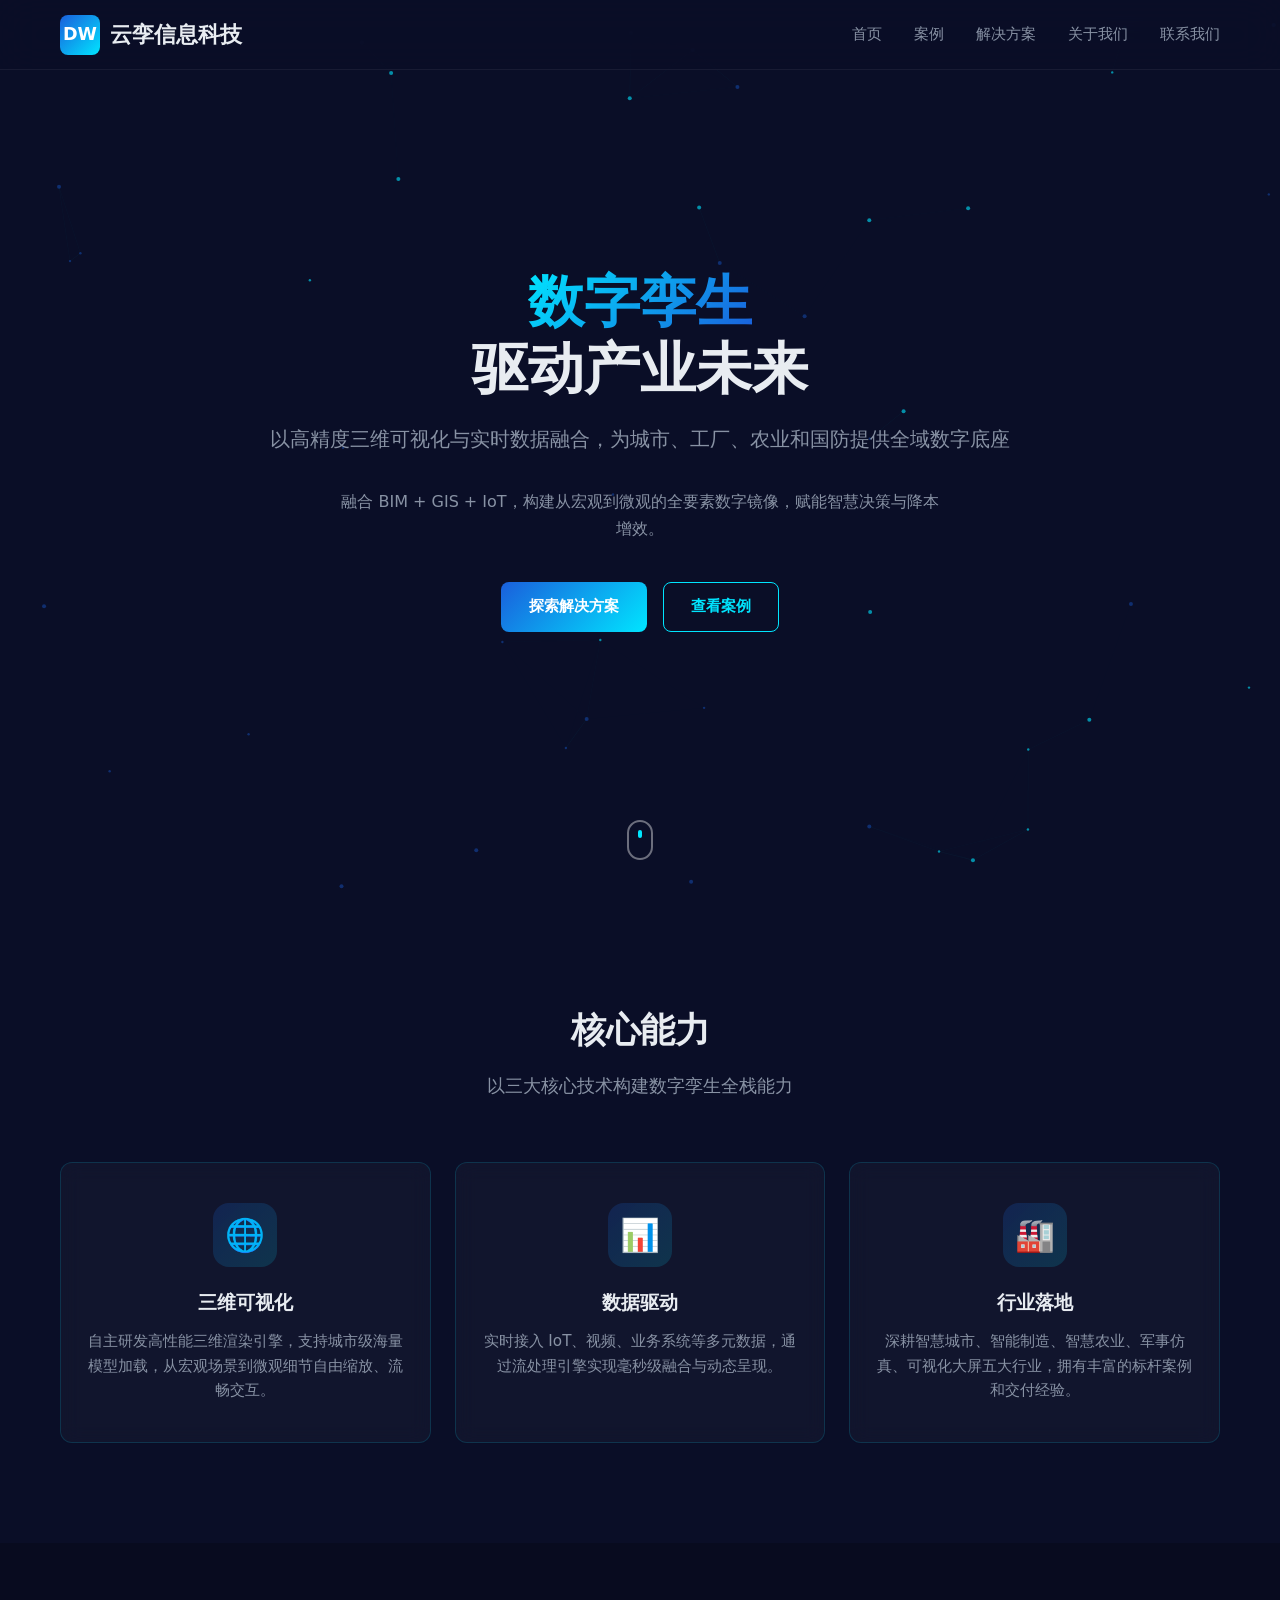
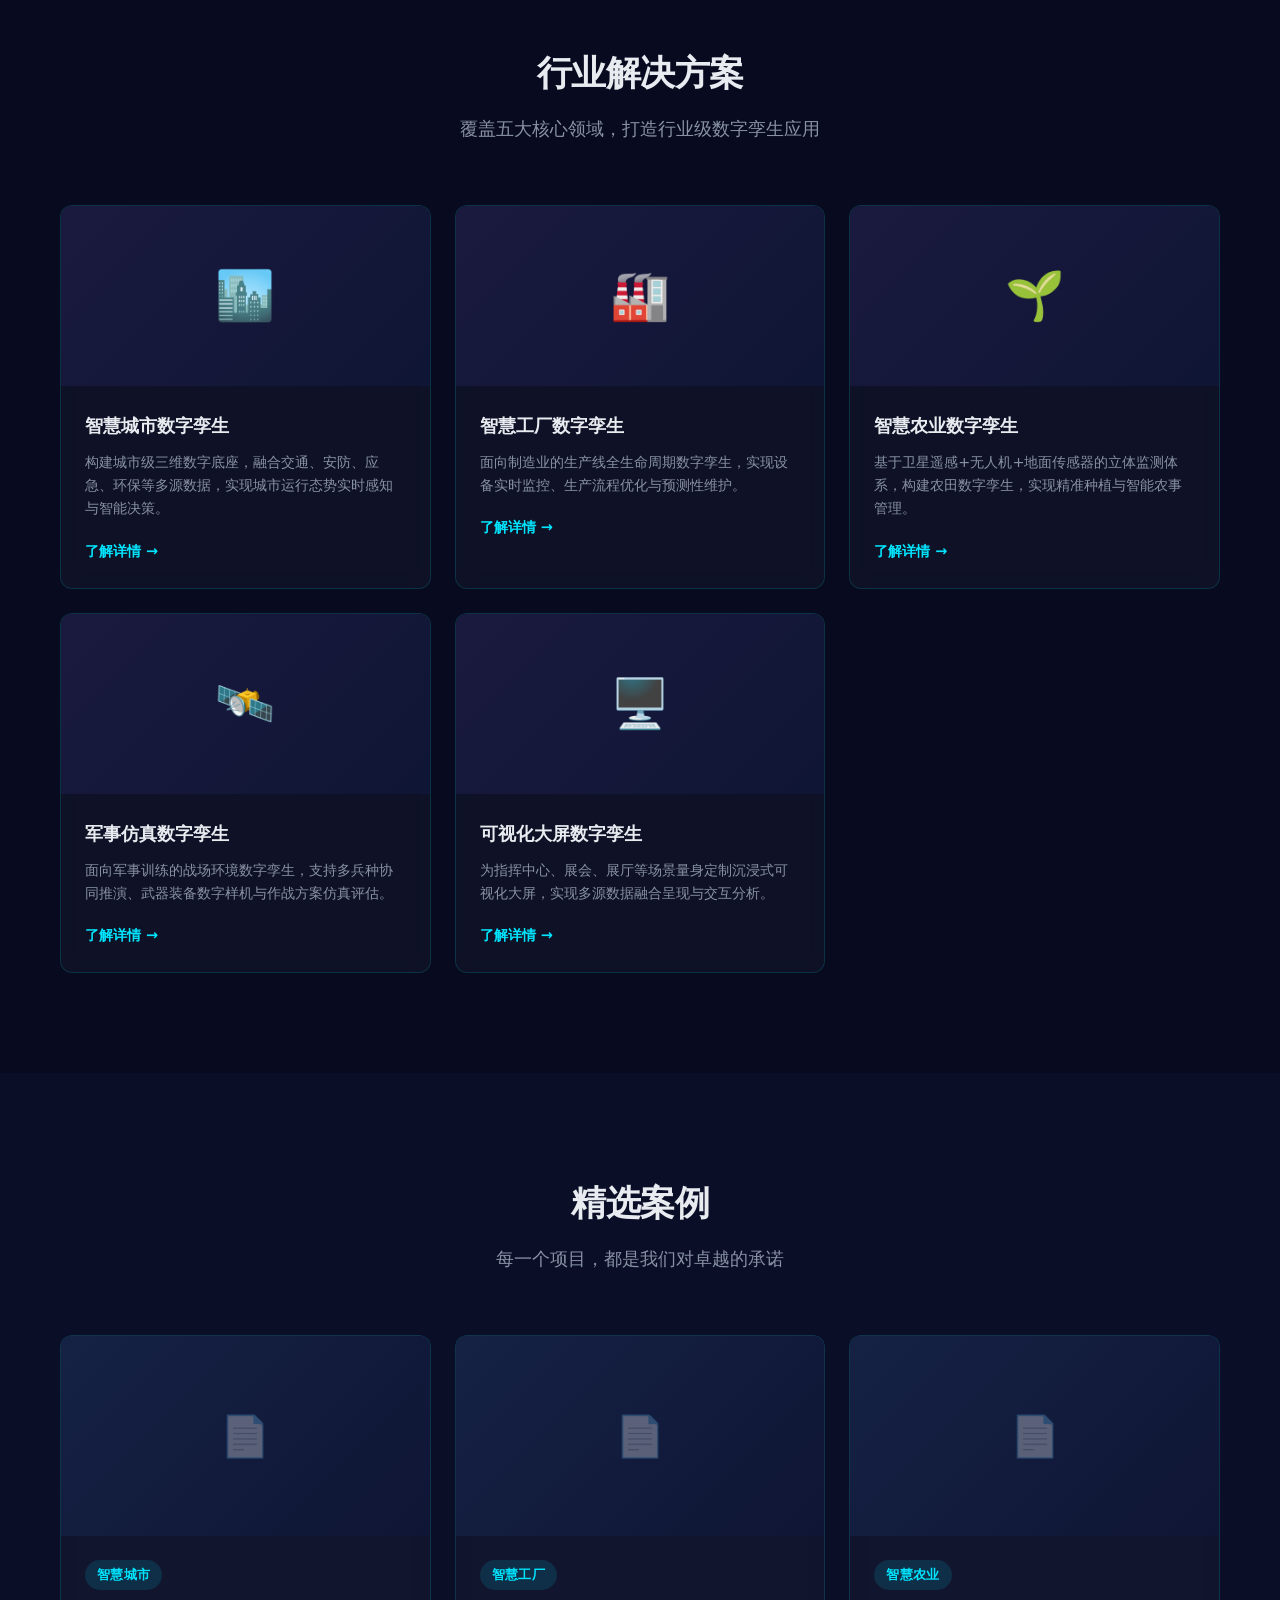
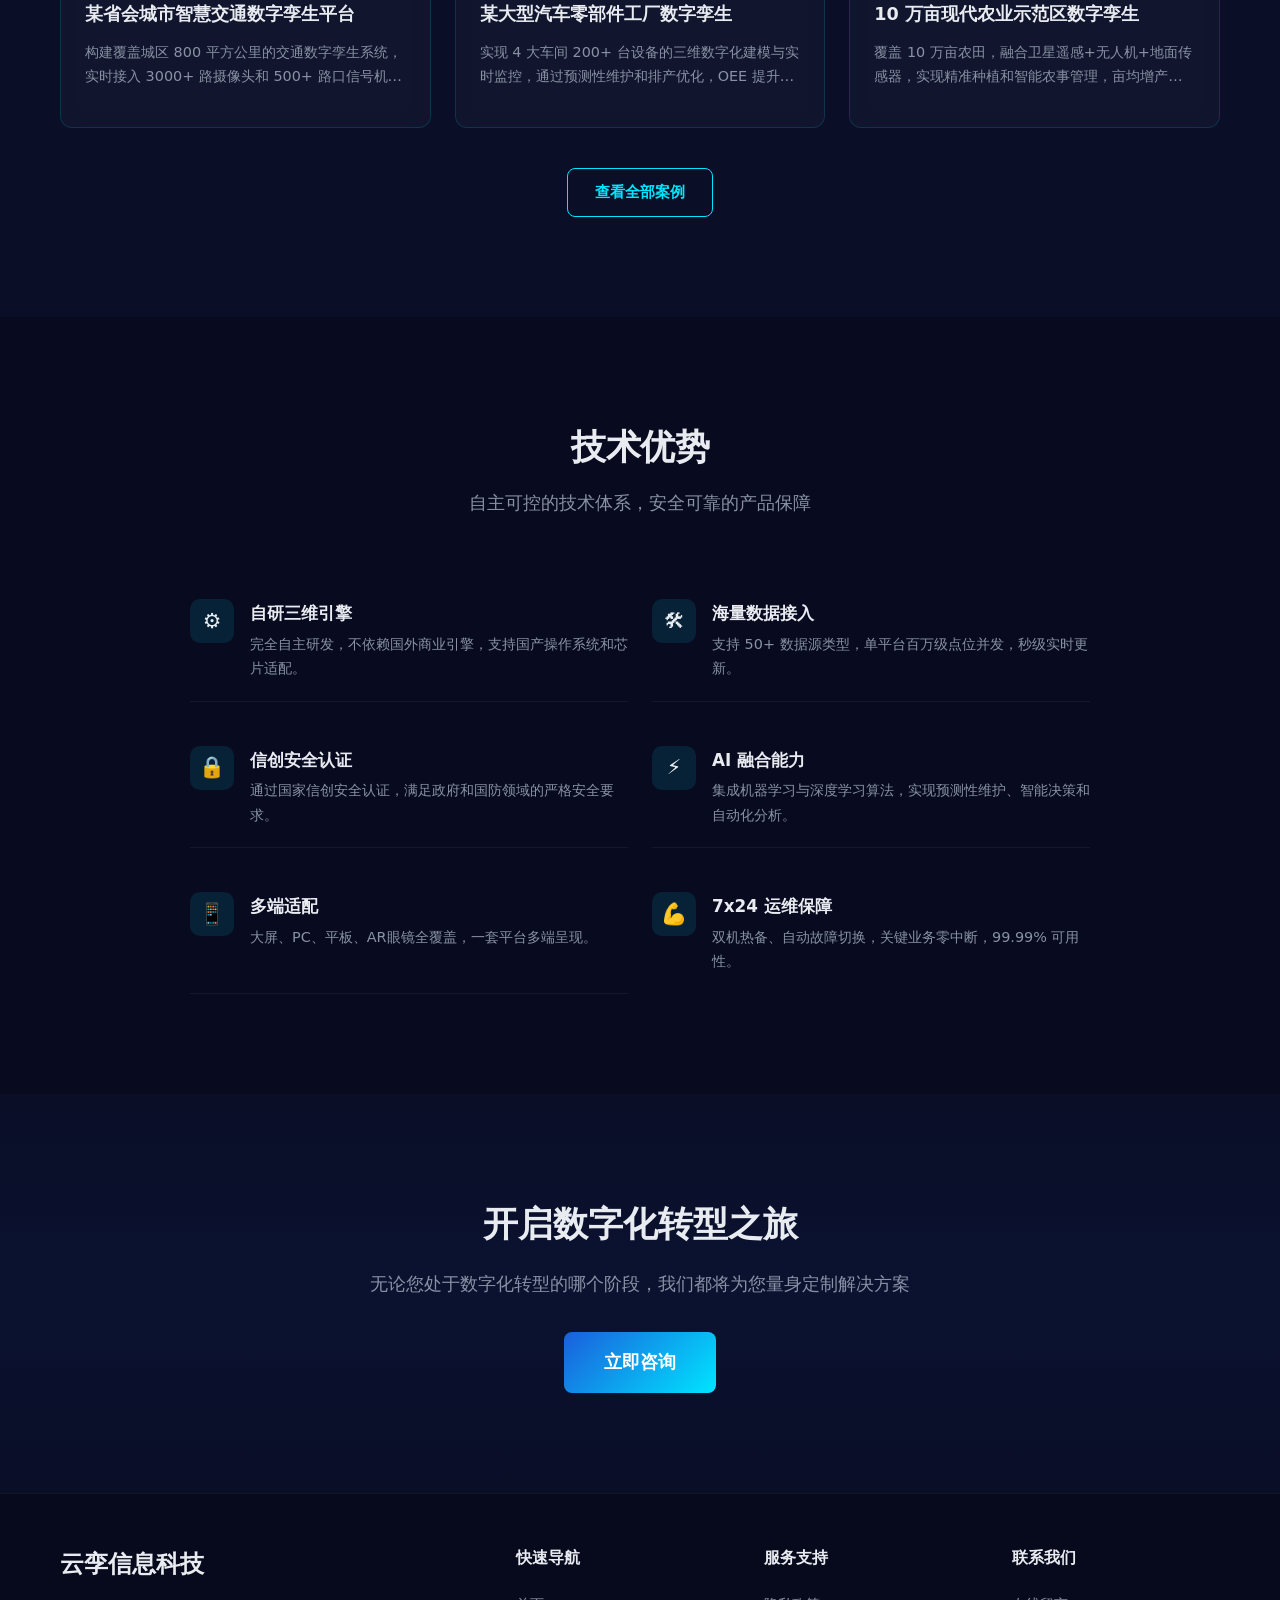
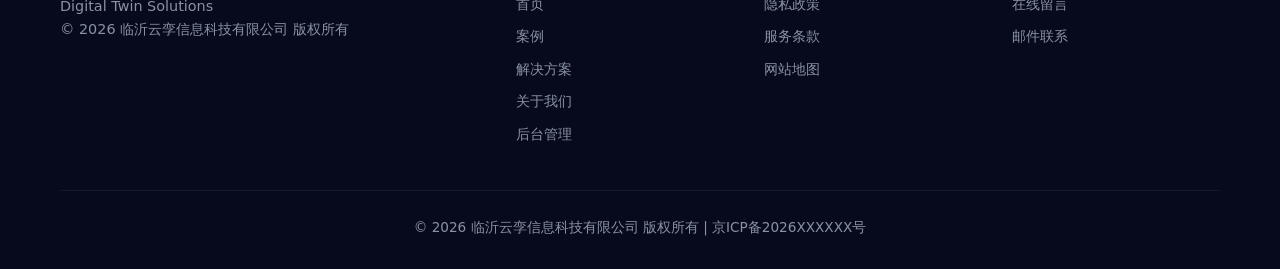
==== digiwin-site/index.html @ de544b4a "Add files via upload" ====
﻿<!DOCTYPE html>
<html lang="zh-CN">
<head>
<meta charset="UTF-8">
<meta name="viewport" content="width=device-width, initial-scale=1.0">
<title>云孪信息科技 - 数字孪生驱动产业未来</title>
<link rel="stylesheet" href="assets/css/common.css">
<style>
.hero { position: relative; height: 100vh; min-height: 700px; display: flex; align-items: center; justify-content: center; text-align: center; overflow: hidden; }
#particles-canvas { position: absolute; top: 0; left: 0; width: 100%; height: 100%; z-index: 0; }
.hero-content { position: relative; z-index: 1; max-width: 800px; padding: 0 20px; }
.hero-content h1 { font-size: 3.5rem; font-weight: 700; margin-bottom: 20px; line-height: 1.2; }
.hero-content h1 span { background: linear-gradient(135deg, #00e5ff, #1a5fdc); -webkit-background-clip: text; -webkit-text-fill-color: transparent; background-clip: text; }
.hero-content .hero-subtitle { font-size: 1.25rem; color: var(--text-secondary); margin-bottom: 32px; line-height: 1.7; }
.hero-content .hero-desc { font-size: 1rem; color: var(--text-secondary); margin-bottom: 40px; max-width: 600px; margin-left: auto; margin-right: auto; }
.hero-actions { display: flex; gap: 16px; justify-content: center; flex-wrap: wrap; }
.scroll-indicator { position: absolute; bottom: 40px; left: 50%; transform: translateX(-50%); z-index: 1; cursor: pointer; animation: bounce 2s infinite; }
.scroll-indicator .mouse { width: 26px; height: 40px; border: 2px solid rgba(255,255,255,0.4); border-radius: 14px; position: relative; }
.scroll-indicator .mouse::after { content: ''; position: absolute; width: 4px; height: 8px; background: var(--accent); border-radius: 2px; left: 50%; top: 8px; transform: translateX(-50%); animation: scroll 1.5s infinite; }
@keyframes bounce { 0%, 100% { transform: translateX(-50%) translateY(0); } 50% { transform: translateX(-50%) translateY(8px); } }
@keyframes scroll { 0% { opacity: 1; top: 8px; } 100% { opacity: 0; top: 22px; } }
#capabilities { padding: 100px 20px; }
.cap-card { text-align: center; padding: 40px 24px; }
.cap-card .cap-icon { width: 64px; height: 64px; background: linear-gradient(135deg, rgba(26,95,220,0.2), rgba(0,229,255,0.15)); border-radius: 16px; margin: 0 auto 20px; display: flex; align-items: center; justify-content: center; font-size: 2rem; }
.cap-card h3 { font-size: 1.2rem; margin-bottom: 10px; }
.cap-card p { font-size: 0.95rem; color: var(--text-secondary); line-height: 1.6; }
#solutions { padding: 100px 20px; background: rgba(0,0,0,0.2); }
.sol-card { overflow: hidden; padding: 0; }
.sol-card .sol-cover { height: 180px; background: linear-gradient(135deg, #1a1a3e, #0f1535); display: flex; align-items: center; justify-content: center; font-size: 3rem; }
.sol-card .sol-body { padding: 24px; }
.sol-card .sol-body h3 { font-size: 1.15rem; margin-bottom: 10px; }
.sol-card .sol-body p { font-size: 0.9rem; color: var(--text-secondary); line-height: 1.6; margin-bottom: 16px; }
#featured-cases { padding: 100px 20px; }
.case-card-home { overflow: hidden; padding: 0; }
.case-card-home .case-cover { height: 200px; background: linear-gradient(135deg, #152244, #0f1535); display: flex; align-items: center; justify-content: center; font-size: 2.5rem; color: rgba(0,229,255,0.3); }
.case-card-home .case-body { padding: 24px; }
.case-card-home .case-body h3 { font-size: 1.1rem; margin: 10px 0; display: -webkit-box; -webkit-line-clamp: 2; -webkit-box-orient: vertical; overflow: hidden; }
.case-card-home .case-body p { font-size: 0.9rem; color: var(--text-secondary); margin-bottom: 14px; display: -webkit-box; -webkit-line-clamp: 2; -webkit-box-orient: vertical; overflow: hidden; }
#advantages { padding: 100px 20px; background: rgba(0,0,0,0.2); }
.adv-item { display: flex; gap: 16px; align-items: flex-start; padding: 20px 0; border-bottom: 1px solid rgba(255,255,255,0.05); }
.adv-item:last-child { border: none; }
.adv-item .adv-icon { width: 44px; height: 44px; background: rgba(0,229,255,0.1); border-radius: 10px; display: flex; align-items: center; justify-content: center; font-size: 1.3rem; flex-shrink: 0; }
.adv-item h4 { font-size: 1.05rem; margin-bottom: 4px; }
.adv-item p { font-size: 0.9rem; color: var(--text-secondary); }
#cta-section { padding: 100px 20px; text-align: center; background: linear-gradient(180deg, transparent, rgba(26,95,220,0.05), transparent); }
#cta-section h2 { font-size: 2.2rem; margin-bottom: 16px; }
#cta-section p { color: var(--text-secondary); margin-bottom: 32px; font-size: 1.1rem; }
@media (max-width: 768px) { .hero-content h1 { font-size: 2.2rem; } .hero-content .hero-subtitle { font-size: 1rem; } #cta-section h2 { font-size: 1.6rem; } }
</style>
</head>
<body>
<div id="preloader"><div class="preloader-spinner"></div></div>
<nav class="navbar">
  <div class="container">
    <a href="index.html" class="navbar-brand"><span class="logo-icon">DW</span><span>云孪信息科技</span></a>
    <div class="navbar-links" id="navbar-links"></div>
    <button class="hamburger" aria-label="菜单"><span></span><span></span><span></span></button>
  </div>
</nav>
<section class="hero" id="hero">
  <canvas id="particles-canvas"></canvas>
  <div class="hero-content">
    <h1><span>数字孪生</span><br>驱动产业未来</h1>
    <p class="hero-subtitle">以高精度三维可视化与实时数据融合，为城市、工厂、农业和国防提供全域数字底座</p>
    <p class="hero-desc" id="hero-desc">融合 BIM + GIS + IoT，构建从宏观到微观的全要素数字镜像，赋能智慧决策与降本增效。</p>
    <div class="hero-actions" id="hero-actions">
      <a href="solutions.html" class="btn-primary">探索解决方案</a>
      <a href="cases.html" class="btn-outline">查看案例</a>
    </div>
  </div>
  <div class="scroll-indicator"><div class="mouse"></div></div>
</section>
<section id="capabilities">
  <div class="container">
    <div class="section-header fade-in">
      <h2 class="section-title">核心能力</h2>
      <p class="section-subtitle">以三大核心技术构建数字孪生全栈能力</p>
    </div>
    <div class="grid-3">
      <div class="card-glass cap-card fade-in"><div class="cap-icon">🌐</div><h3>三维可视化</h3><p>自主研发高性能三维渲染引擎，支持城市级海量模型加载，从宏观场景到微观细节自由缩放、流畅交互。</p></div>
      <div class="card-glass cap-card fade-in"><div class="cap-icon">📊</div><h3>数据驱动</h3><p>实时接入 IoT、视频、业务系统等多元数据，通过流处理引擎实现毫秒级融合与动态呈现。</p></div>
      <div class="card-glass cap-card fade-in"><div class="cap-icon">🏭</div><h3>行业落地</h3><p>深耕智慧城市、智能制造、智慧农业、军事仿真、可视化大屏五大行业，拥有丰富的标杆案例和交付经验。</p></div>
    </div>
  </div>
</section>
<section id="solutions">
  <div class="container">
    <div class="section-header fade-in">
      <h2 class="section-title">行业解决方案</h2>
      <p class="section-subtitle">覆盖五大核心领域，打造行业级数字孪生应用</p>
    </div>
    <div class="grid-3" id="solutions-grid"></div>
  </div>
</section>
<section id="featured-cases">
  <div class="container">
    <div class="section-header fade-in">
      <h2 class="section-title">精选案例</h2>
      <p class="section-subtitle">每一个项目，都是我们对卓越的承诺</p>
    </div>
    <div class="grid-3" id="featured-cases-grid"></div>
    <div style="text-align:center;margin-top:40px;" class="fade-in"><a href="cases.html" class="btn-outline">查看全部案例</a></div>
  </div>
</section>
<section id="advantages">
  <div class="container">
    <div class="section-header fade-in">
      <h2 class="section-title">技术优势</h2>
      <p class="section-subtitle">自主可控的技术体系，安全可靠的产品保障</p>
    </div>
    <div class="grid-2" style="max-width:900px;margin:0 auto;">
      <div class="adv-item fade-in"><div class="adv-icon">⚙</div><div><h4>自研三维引擎</h4><p>完全自主研发，不依赖国外商业引擎，支持国产操作系统和芯片适配。</p></div></div>
      <div class="adv-item fade-in"><div class="adv-icon">🛠</div><div><h4>海量数据接入</h4><p>支持 50+ 数据源类型，单平台百万级点位并发，秒级实时更新。</p></div></div>
      <div class="adv-item fade-in"><div class="adv-icon">🔒</div><div><h4>信创安全认证</h4><p>通过国家信创安全认证，满足政府和国防领域的严格安全要求。</p></div></div>
      <div class="adv-item fade-in"><div class="adv-icon">⚡</div><div><h4>AI 融合能力</h4><p>集成机器学习与深度学习算法，实现预测性维护、智能决策和自动化分析。</p></div></div>
      <div class="adv-item fade-in"><div class="adv-icon">📱</div><div><h4>多端适配</h4><p>大屏、PC、平板、AR眼镜全覆盖，一套平台多端呈现。</p></div></div>
      <div class="adv-item fade-in"><div class="adv-icon">💪</div><div><h4>7x24 运维保障</h4><p>双机热备、自动故障切换，关键业务零中断，99.99% 可用性。</p></div></div>
    </div>
  </div>
</section>
<section id="cta-section">
  <div class="container fade-in">
    <h2>开启数字化转型之旅</h2>
    <p>无论您处于数字化转型的哪个阶段，我们都将为您量身定制解决方案</p>
    <a href="contact.html" class="btn-primary" style="font-size:1.1rem;padding:16px 40px;">立即咨询</a>
  </div>
</section>
<footer class="footer" id="dynamic-footer"></footer>
<script src="assets/js/data.js"></script>
<script src="assets/js/particles.js"></script>
<script src="assets/js/main.js"></script>
<script>
(function() {
  var nav = DataLayer.getData('navigation').filter(function(n) { return n.visible; });
  document.getElementById('navbar-links').innerHTML = nav.map(function(n) { return '<a href="' + n.href + '">' + n.label + '</a>'; }).join('');
  var solutions = DataLayer.getData('solutions').filter(function(s) { return s.status === 'published'; });
  solutions.sort(function(a, b) { return a.order - b.order; });
  var icons = { city: '🏙️', factory: '🏭', agriculture: '🌱', military: '🛰️', visual: '🖥️' };
  document.getElementById('solutions-grid').innerHTML = solutions.map(function(s) { return '<a href="solutions.html#' + s.id + '" class="card-glass sol-card fade-in visible"><div class="sol-cover">' + (icons[s.icon] || '●') + '</div><div class="sol-body"><h3>' + s.title + '</h3><p>' + s.summary + '</p><span style="color:var(--accent);font-size:0.9rem;font-weight:600;">了解详情 &rarr;</span></div></a>'; }).join('');
  var cases = DataLayer.getData('cases').filter(function(c) { return c.status === 'published'; });
  cases.sort(function(a, b) { return a.order - b.order; });
  document.getElementById('featured-cases-grid').innerHTML = cases.slice(0, 3).map(function(c) { return '<div class="card-glass case-card-home fade-in visible"><div class="case-cover">📄</div><div class="case-body"><span class="tag tag-cyan">' + c.category + '</span><h3>' + c.title + '</h3><p>' + c.summary + '</p></div></div>'; }).join('');
})();
</script>
</body>
</html>
---- digiwin-site/assets/css/common.css ----
﻿/* ========================================
   云孪信息科技 - 公共样式系统
   ======================================== */

/* ---- CSS 变量 ---- */
:root {
  --bg-primary: #0a0e27;
  --bg-secondary: #111633;
  --card-bg: rgba(255, 255, 255, 0.03);
  --card-border: rgba(0, 229, 255, 0.15);
  --text-primary: #e8ecf1;
  --text-secondary: #8892a4;
  --accent: #00e5ff;
  --brand-blue: #1a5fdc;
  --gradient-main: linear-gradient(135deg, #0a0e27, #1a1a3e);
  --gradient-brand: linear-gradient(135deg, #1a5fdc, #00e5ff);
  --radius-sm: 8px;
  --radius-md: 12px;
  --radius-lg: 20px;
  --shadow-card: 0 4px 30px rgba(0, 0, 0, 0.3);
  --shadow-hover: 0 8px 25px rgba(0, 229, 255, 0.2);
  --max-width: 1200px;
  --navbar-height: 70px;
  --transition-fast: 0.2s ease;
  --transition-base: 0.3s ease;
  --transition-slow: 0.5s ease;
}

/* ---- Reset ---- */
*, *::before, *::after {
  margin: 0;
  padding: 0;
  box-sizing: border-box;
}

html {
  scroll-behavior: smooth;
  font-size: 16px;
}

body {
  font-family: system-ui, -apple-system, 'Segoe UI', Roboto, sans-serif;
  background: var(--bg-primary);
  color: var(--text-primary);
  line-height: 1.7;
  overflow-x: hidden;
  -webkit-font-smoothing: antialiased;
}

a {
  color: inherit;
  text-decoration: none;
  transition: color var(--transition-fast);
}

a:hover { color: var(--accent); }

ul, ol { list-style: none; }

img { max-width: 100%; display: block; }

input, button, textarea, select {
  font-family: inherit;
  font-size: inherit;
}

/* ---- 容器 ---- */
.container {
  max-width: var(--max-width);
  margin: 0 auto;
  padding: 0 20px;
}

/* ---- 导航栏 ---- */
.navbar {
  position: fixed;
  top: 0;
  left: 0;
  right: 0;
  height: var(--navbar-height);
  z-index: 1000;
  background: rgba(10, 14, 39, 0.8);
  backdrop-filter: blur(20px);
  -webkit-backdrop-filter: blur(20px);
  border-bottom: 1px solid rgba(255, 255, 255, 0.06);
  transition: background var(--transition-base), box-shadow var(--transition-base);
}

.navbar.scrolled {
  background: rgba(10, 14, 39, 0.95);
  box-shadow: 0 2px 20px rgba(0, 0, 0, 0.4);
}

.navbar .container {
  display: flex;
  align-items: center;
  justify-content: space-between;
  height: 100%;
}

.navbar-brand {
  display: flex;
  align-items: center;
  gap: 10px;
  font-size: 1.4rem;
  font-weight: 700;
  color: var(--text-primary);
}

.navbar-brand .logo-icon {
  width: 40px;
  height: 40px;
  background: var(--gradient-brand);
  border-radius: var(--radius-sm);
  display: flex;
  align-items: center;
  justify-content: center;
  font-weight: 800;
  font-size: 1.1rem;
  color: #fff;
}

.navbar-links {
  display: flex;
  align-items: center;
  gap: 32px;
}

.navbar-links a {
  font-size: 0.95rem;
  font-weight: 500;
  color: var(--text-secondary);
  position: relative;
  padding: 4px 0;
  transition: color var(--transition-fast);
}

.navbar-links a::after {
  content: '';
  position: absolute;
  bottom: -2px;
  left: 0;
  width: 0;
  height: 2px;
  background: var(--accent);
  transition: width var(--transition-base);
}

.navbar-links a:hover,
.navbar-links a.active {
  color: var(--text-primary);
}

.navbar-links a:hover::after,
.navbar-links a.active::after {
  width: 100%;
}

/* 汉堡菜单 */
.hamburger {
  display: none;
  flex-direction: column;
  gap: 5px;
  cursor: pointer;
  background: none;
  border: none;
  padding: 5px;
  z-index: 1001;
}

.hamburger span {
  display: block;
  width: 26px;
  height: 2px;
  background: var(--text-primary);
  border-radius: 2px;
  transition: var(--transition-base);
}

.hamburger.active span:nth-child(1) { transform: rotate(45deg) translate(5px, 5px); }
.hamburger.active span:nth-child(2) { opacity: 0; }
.hamburger.active span:nth-child(3) { transform: rotate(-45deg) translate(5px, -5px); }

/* ---- 按钮系统 ---- */
.btn-primary {
  display: inline-block;
  background: var(--gradient-brand);
  color: #fff;
  border: none;
  padding: 12px 28px;
  border-radius: var(--radius-sm);
  font-weight: 600;
  font-size: 0.95rem;
  cursor: pointer;
  transition: all var(--transition-base);
}

.btn-primary:hover {
  transform: translateY(-2px);
  box-shadow: var(--shadow-hover);
  color: #fff;
}

.btn-outline {
  display: inline-block;
  background: transparent;
  color: var(--accent);
  border: 1.5px solid var(--accent);
  padding: 11px 27px;
  border-radius: var(--radius-sm);
  font-weight: 600;
  font-size: 0.95rem;
  cursor: pointer;
  transition: all var(--transition-base);
}

.btn-outline:hover {
  background: rgba(0, 229, 255, 0.1);
  color: var(--accent);
}

.btn-ghost {
  display: inline-block;
  background: transparent;
  color: var(--text-secondary);
  border: 1px solid rgba(255, 255, 255, 0.1);
  padding: 10px 24px;
  border-radius: var(--radius-sm);
  font-weight: 500;
  font-size: 0.9rem;
  cursor: pointer;
  transition: all var(--transition-base);
}

.btn-ghost:hover {
  color: var(--text-primary);
  border-color: var(--accent);
  background: rgba(0, 229, 255, 0.05);
}

/* ---- 卡片组件 ---- */
.card {
  background: var(--card-bg);
  border: 1px solid var(--card-border);
  border-radius: var(--radius-md);
  padding: 30px;
  transition: all var(--transition-base);
}

.card-glass {
  background: rgba(255, 255, 255, 0.03);
  border: 1px solid rgba(0, 229, 255, 0.15);
  border-radius: var(--radius-md);
  backdrop-filter: blur(10px);
  -webkit-backdrop-filter: blur(10px);
  padding: 30px;
  transition: all var(--transition-base);
}

.card-glass:hover {
  transform: translateY(-4px);
  box-shadow: 0 12px 40px rgba(0, 229, 255, 0.12);
  border-color: rgba(0, 229, 255, 0.3);
}

/* ---- Section 标题 ---- */
.section-header {
  text-align: center;
  margin-bottom: 60px;
}

.section-title {
  font-size: 2.2rem;
  font-weight: 700;
  color: var(--text-primary);
  margin-bottom: 12px;
  letter-spacing: -0.5px;
}

.section-subtitle {
  font-size: 1.1rem;
  color: var(--text-secondary);
  max-width: 600px;
  margin: 0 auto;
}

/* ---- 标签 ---- */
.tag {
  display: inline-block;
  padding: 4px 12px;
  border-radius: 100px;
  font-size: 0.8rem;
  font-weight: 600;
  letter-spacing: 0.3px;
}

.tag-blue { background: rgba(26, 95, 220, 0.15); color: #4a9eff; }
.tag-cyan { background: rgba(0, 229, 255, 0.12); color: var(--accent); }
.tag-green { background: rgba(0, 200, 83, 0.12); color: #00c853; }
.tag-purple { background: rgba(171, 71, 188, 0.12); color: #ce93d8; }
.tag-orange { background: rgba(255, 152, 0, 0.12); color: #ffb74d; }

/* ---- 网格布局 ---- */
.grid-2 { display: grid; grid-template-columns: repeat(2, 1fr); gap: 24px; }
.grid-3 { display: grid; grid-template-columns: repeat(3, 1fr); gap: 24px; }
.grid-4 { display: grid; grid-template-columns: repeat(4, 1fr); gap: 24px; }

/* ---- 页脚 ---- */
.footer {
  background: #070a1c;
  border-top: 1px solid rgba(255, 255, 255, 0.05);
  padding: 50px 20px 30px;
}

.footer-grid {
  display: grid;
  grid-template-columns: 2fr 1fr 1fr 1fr;
  gap: 40px;
  margin-bottom: 40px;
}

.footer-brand h3 {
  font-size: 1.5rem;
  font-weight: 700;
  margin-bottom: 10px;
  color: var(--text-primary);
}

.footer-brand p {
  font-size: 0.9rem;
  color: var(--text-secondary);
  line-height: 1.6;
}

.footer-col h4 {
  font-size: 1rem;
  font-weight: 600;
  margin-bottom: 16px;
  color: var(--text-primary);
}

.footer-col a {
  display: block;
  font-size: 0.9rem;
  color: var(--text-secondary);
  padding: 4px 0;
  transition: color var(--transition-fast);
}

.footer-col a:hover { color: var(--accent); }

.footer-bottom {
  text-align: center;
  padding-top: 25px;
  border-top: 1px solid rgba(255, 255, 255, 0.06);
  font-size: 0.85rem;
  color: var(--text-secondary);
}

/* ---- 滚动动画 ---- */
.fade-in {
  opacity: 0;
  transform: translateY(30px);
  transition: opacity 0.8s ease, transform 0.8s ease;
}

.fade-in.visible {
  opacity: 1;
  transform: translateY(0);
}

.slide-up {
  opacity: 0;
  transform: translateY(50px);
  transition: opacity 0.8s ease 0.1s, transform 0.8s ease 0.1s;
}

.slide-up.visible {
  opacity: 1;
  transform: translateY(0);
}

/* ---- 预加载 ---- */
#preloader {
  position: fixed;
  inset: 0;
  background: var(--bg-primary);
  z-index: 9999;
  display: flex;
  align-items: center;
  justify-content: center;
  transition: opacity 0.5s ease, visibility 0.5s ease;
}

#preloader.hidden {
  opacity: 0;
  visibility: hidden;
}

.preloader-spinner {
  width: 50px;
  height: 50px;
  border: 3px solid rgba(0, 229, 255, 0.15);
  border-top-color: var(--accent);
  border-radius: 50%;
  animation: spin 0.8s linear infinite;
}

@keyframes spin {
  to { transform: rotate(360deg); }
}

/* ---- 面包屑 ---- */
.breadcrumb {
  display: flex;
  gap: 8px;
  align-items: center;
  padding: 100px 20px 0;
  max-width: var(--max-width);
  margin: 0 auto;
  font-size: 0.9rem;
  color: var(--text-secondary);
}

.breadcrumb a { color: var(--text-secondary); }
.breadcrumb a:hover { color: var(--accent); }
.breadcrumb .separator { color: rgba(255,255,255,0.2); }
.breadcrumb .current { color: var(--text-primary); }

/* ---- Hero Section 通用 ---- */
.page-hero {
  padding: 160px 20px 100px;
  text-align: center;
  position: relative;
}

.page-hero h1 {
  font-size: 3rem;
  font-weight: 700;
  margin-bottom: 16px;
  letter-spacing: -1px;
}

.page-hero p {
  font-size: 1.15rem;
  color: var(--text-secondary);
  max-width: 650px;
  margin: 0 auto;
}

/* ---- 响应式 ---- */
@media (max-width: 768px) {
  .navbar-links {
    position: fixed;
    top: 0;
    right: -100%;
    width: 260px;
    height: 100vh;
    background: rgba(10, 14, 39, 0.98);
    backdrop-filter: blur(30px);
    flex-direction: column;
    justify-content: center;
    gap: 24px;
    padding: 40px;
    transition: right var(--transition-base);
    border-left: 1px solid rgba(255,255,255,0.06);
  }

  .navbar-links.open {
    right: 0;
  }

  .hamburger { display: flex; }

  .grid-3, .grid-4 { grid-template-columns: repeat(2, 1fr); }
  .grid-2 { grid-template-columns: 1fr; }
  .footer-grid { grid-template-columns: repeat(2, 1fr); }
  .section-title { font-size: 1.8rem; }
  .page-hero h1 { font-size: 2.2rem; }
}

@media (max-width: 480px) {
  .grid-3, .grid-4 { grid-template-columns: 1fr; }
  .footer-grid { grid-template-columns: 1fr; }
  .section-title { font-size: 1.5rem; }
  .page-hero h1 { font-size: 1.8rem; }
  .btn-primary, .btn-outline { padding: 10px 22px; font-size: 0.9rem; }
}
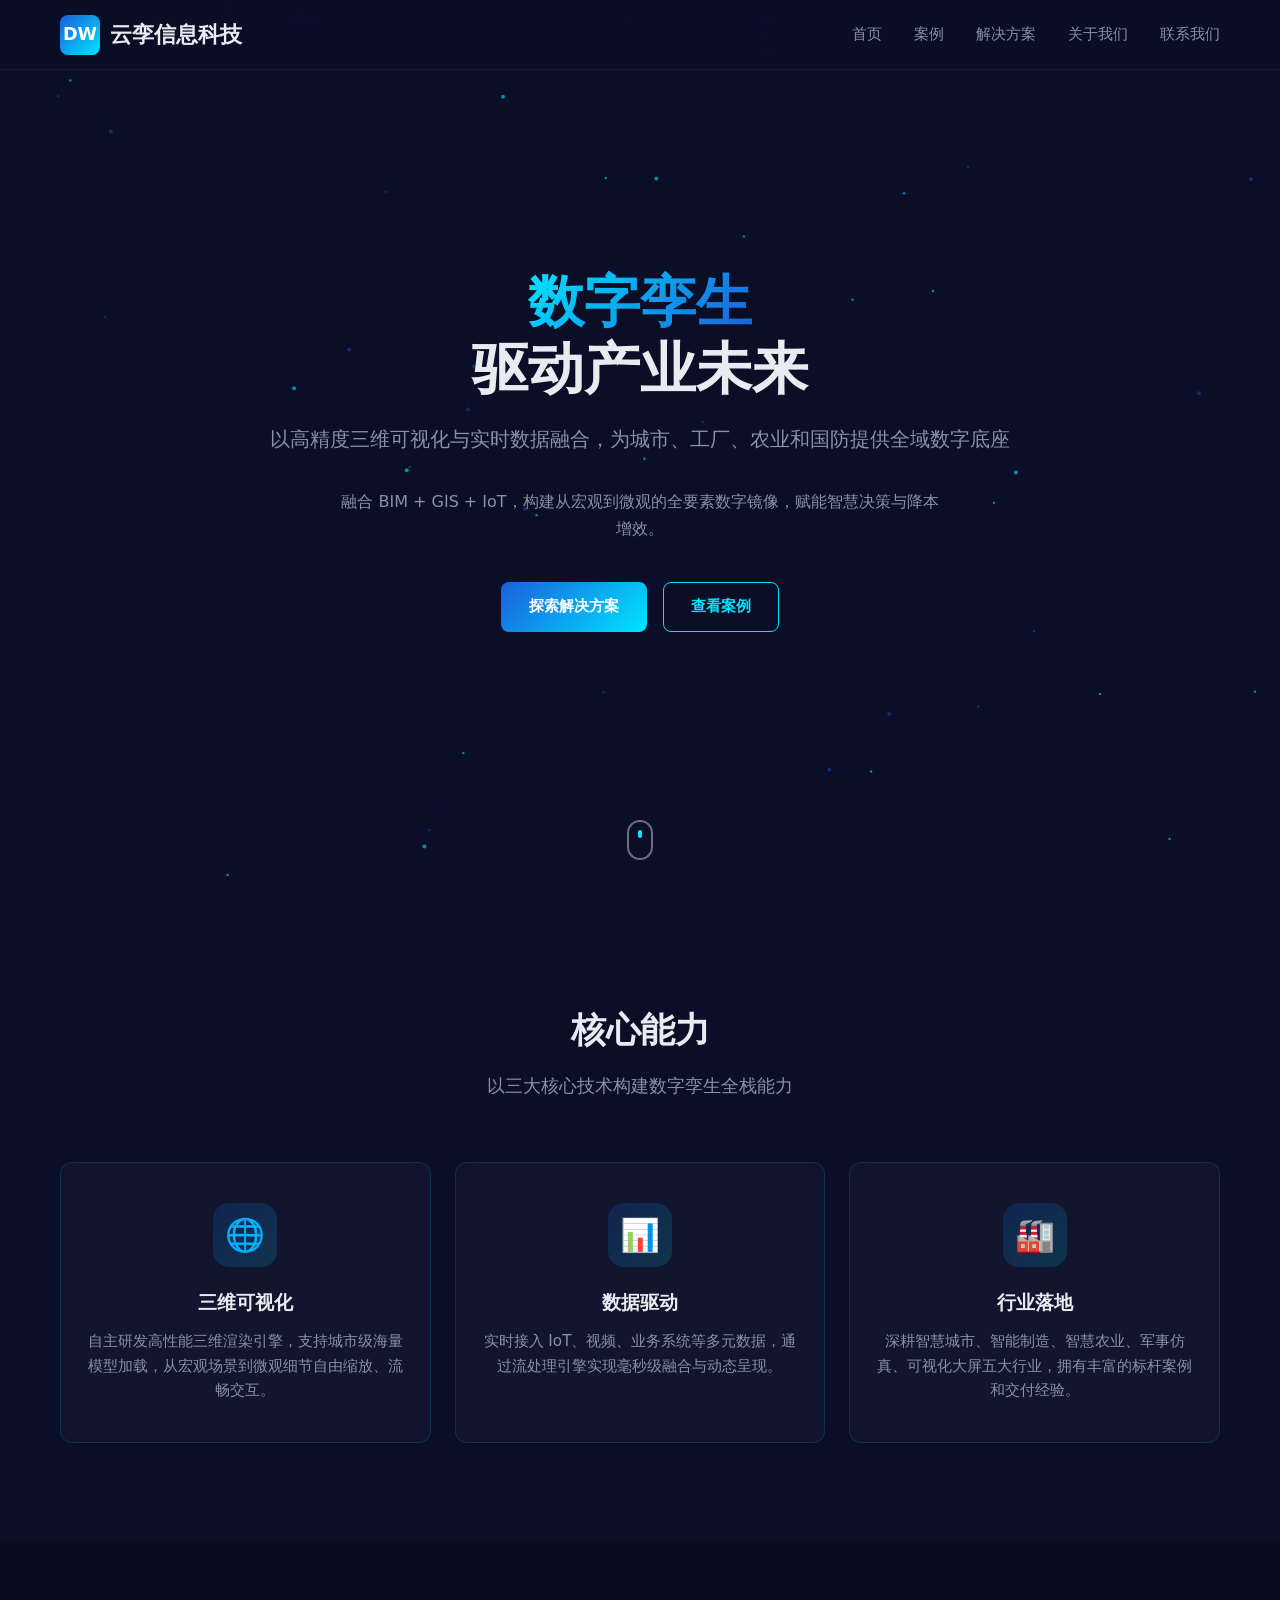
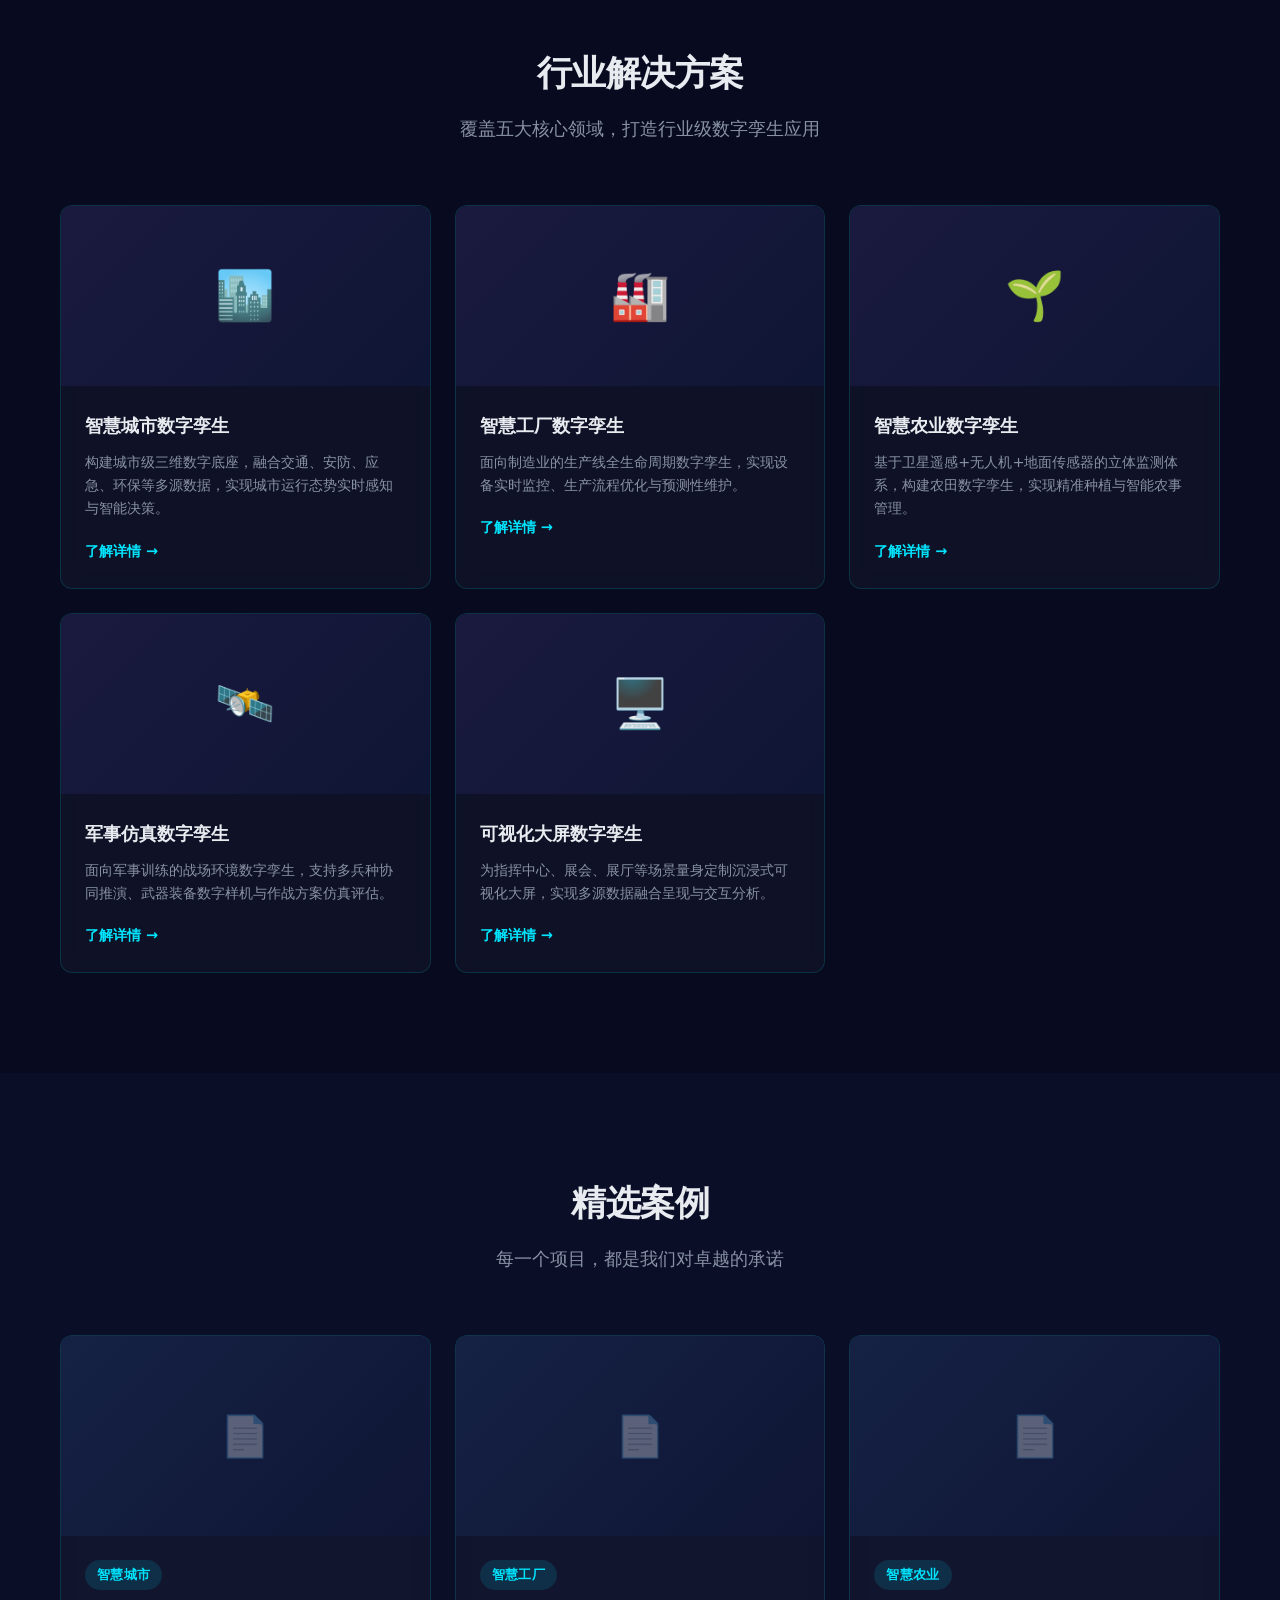
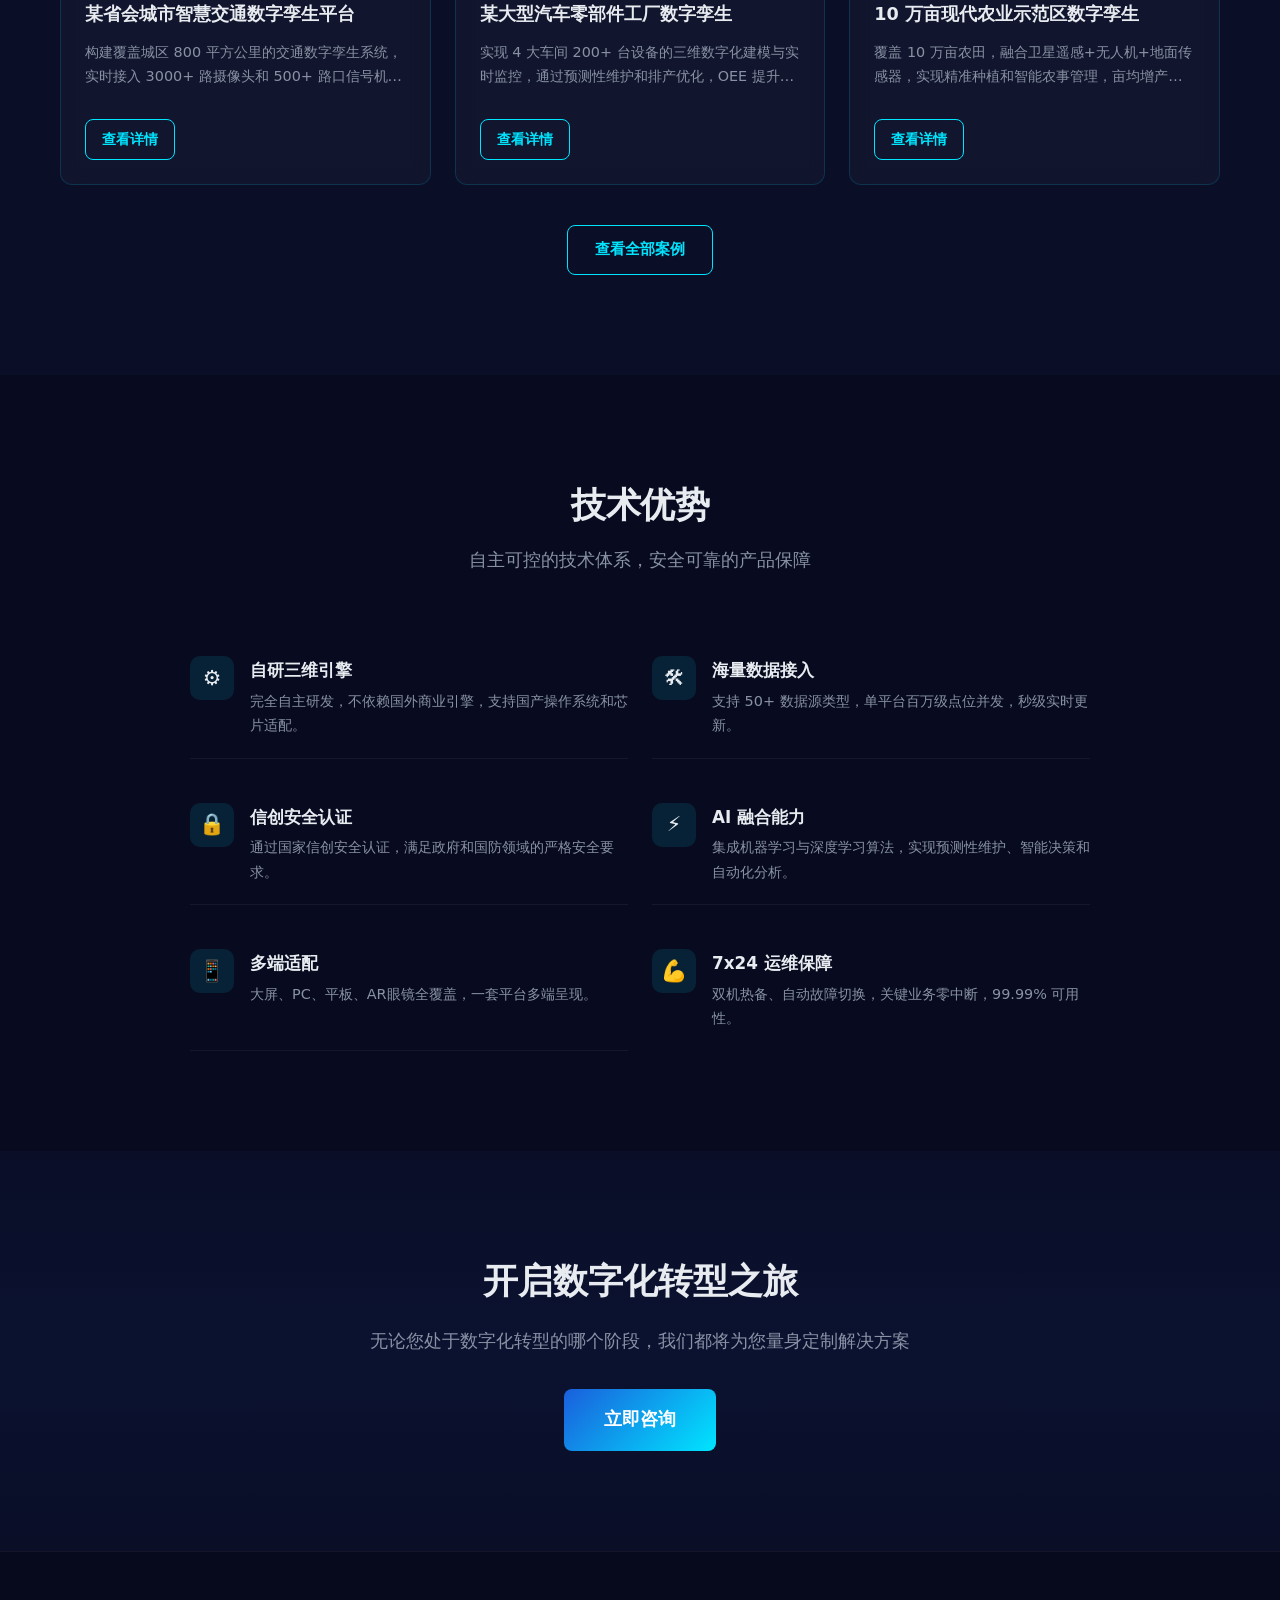
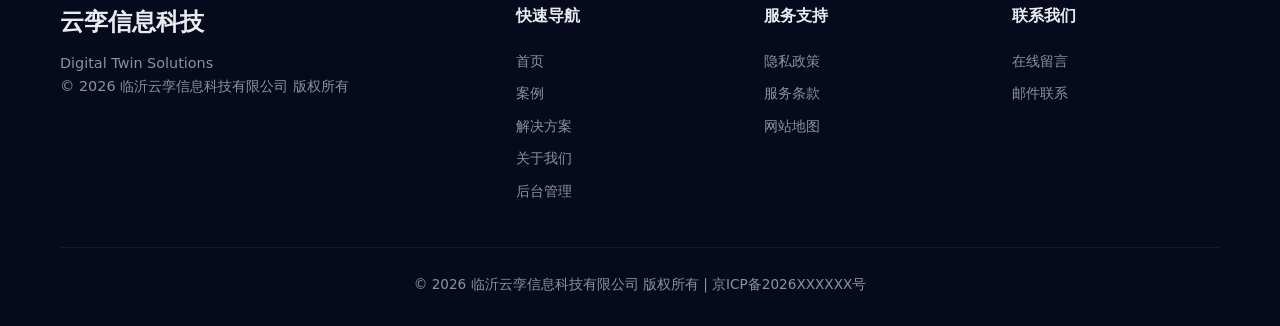
==== commit be9c4bec: "1" ====
--- a/digiwin-site/index.html
+++ b/digiwin-site/index.html
@@ -136,10 +136,14 @@
   var solutions = DataLayer.getData('solutions').filter(function(s) { return s.status === 'published'; });
   solutions.sort(function(a, b) { return a.order - b.order; });
   var icons = { city: '🏙️', factory: '🏭', agriculture: '🌱', military: '🛰️', visual: '🖥️' };
-  document.getElementById('solutions-grid').innerHTML = solutions.map(function(s) { return '<a href="solutions.html#' + s.id + '" class="card-glass sol-card fade-in visible"><div class="sol-cover">' + (icons[s.icon] || '●') + '</div><div class="sol-body"><h3>' + s.title + '</h3><p>' + s.summary + '</p><span style="color:var(--accent);font-size:0.9rem;font-weight:600;">了解详情 &rarr;</span></div></a>'; }).join('');
+  function coverStyle(url) {
+    if (!url) return '';
+    return ' style="background-image:url(\'' + String(url).replace(/'/g, '%27') + '\');background-size:cover;background-position:center;"';
+  }
+  document.getElementById('solutions-grid').innerHTML = solutions.map(function(s) { return '<a href="solutions.html#' + s.id + '" class="card-glass sol-card fade-in visible"><div class="sol-cover"' + coverStyle(s.coverImage) + '>' + (s.coverImage ? '' : (icons[s.icon] || '●')) + '</div><div class="sol-body"><h3>' + s.title + '</h3><p>' + s.summary + '</p><span style="color:var(--accent);font-size:0.9rem;font-weight:600;">了解详情 &rarr;</span></div></a>'; }).join('');
   var cases = DataLayer.getData('cases').filter(function(c) { return c.status === 'published'; });
   cases.sort(function(a, b) { return a.order - b.order; });
-  document.getElementById('featured-cases-grid').innerHTML = cases.slice(0, 3).map(function(c) { return '<div class="card-glass case-card-home fade-in visible"><div class="case-cover">📄</div><div class="case-body"><span class="tag tag-cyan">' + c.category + '</span><h3>' + c.title + '</h3><p>' + c.summary + '</p></div></div>'; }).join('');
+  document.getElementById('featured-cases-grid').innerHTML = cases.slice(0, 3).map(function(c) { return '<div class="card-glass case-card-home fade-in visible"><div class="case-cover"' + coverStyle(c.coverImage) + '>' + (c.coverImage ? '' : '📄') + '</div><div class="case-body"><span class="tag tag-cyan">' + c.category + '</span><h3>' + c.title + '</h3><p>' + c.summary + '</p><a href="case-detail.html?id=' + encodeURIComponent(c.id) + '" class="btn-outline" style="margin-top:16px;padding:8px 16px;font-size:0.85rem;">查看详情</a></div></div>'; }).join('');
 })();
 </script>
 </body>
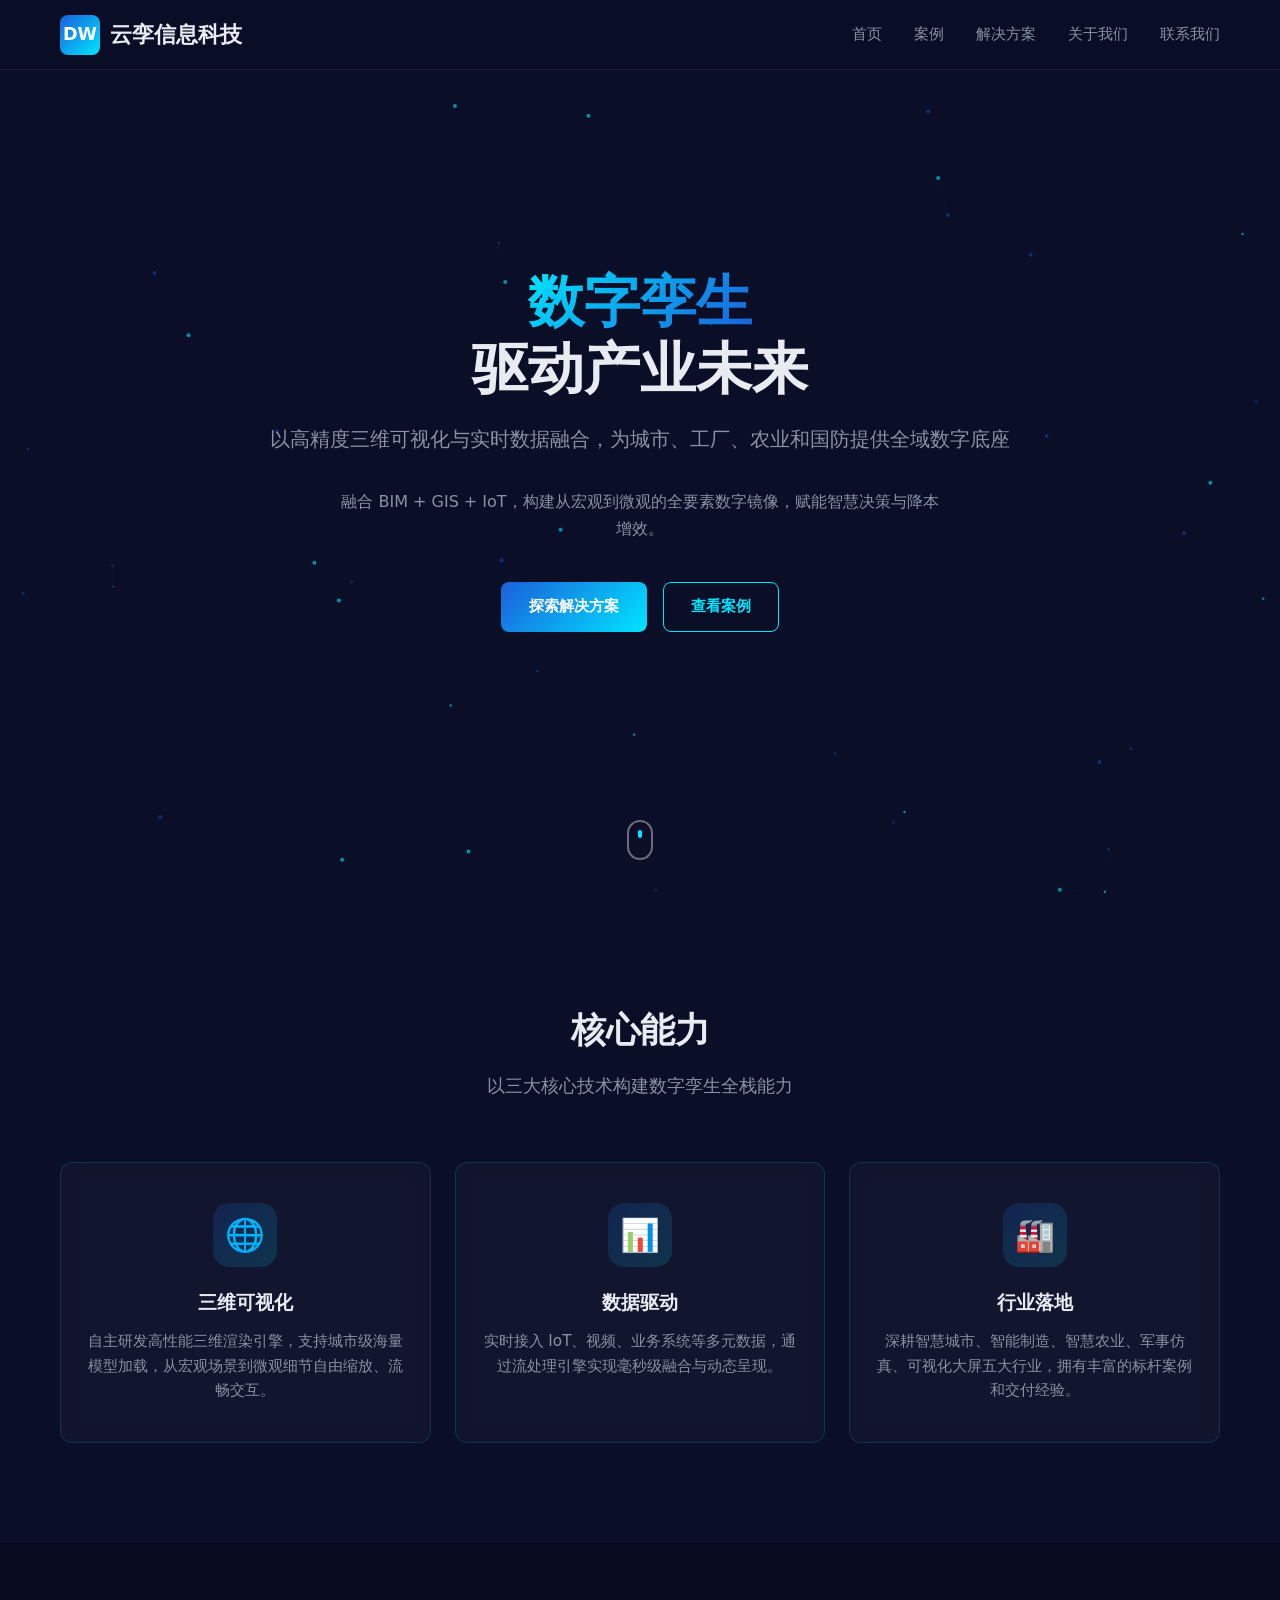
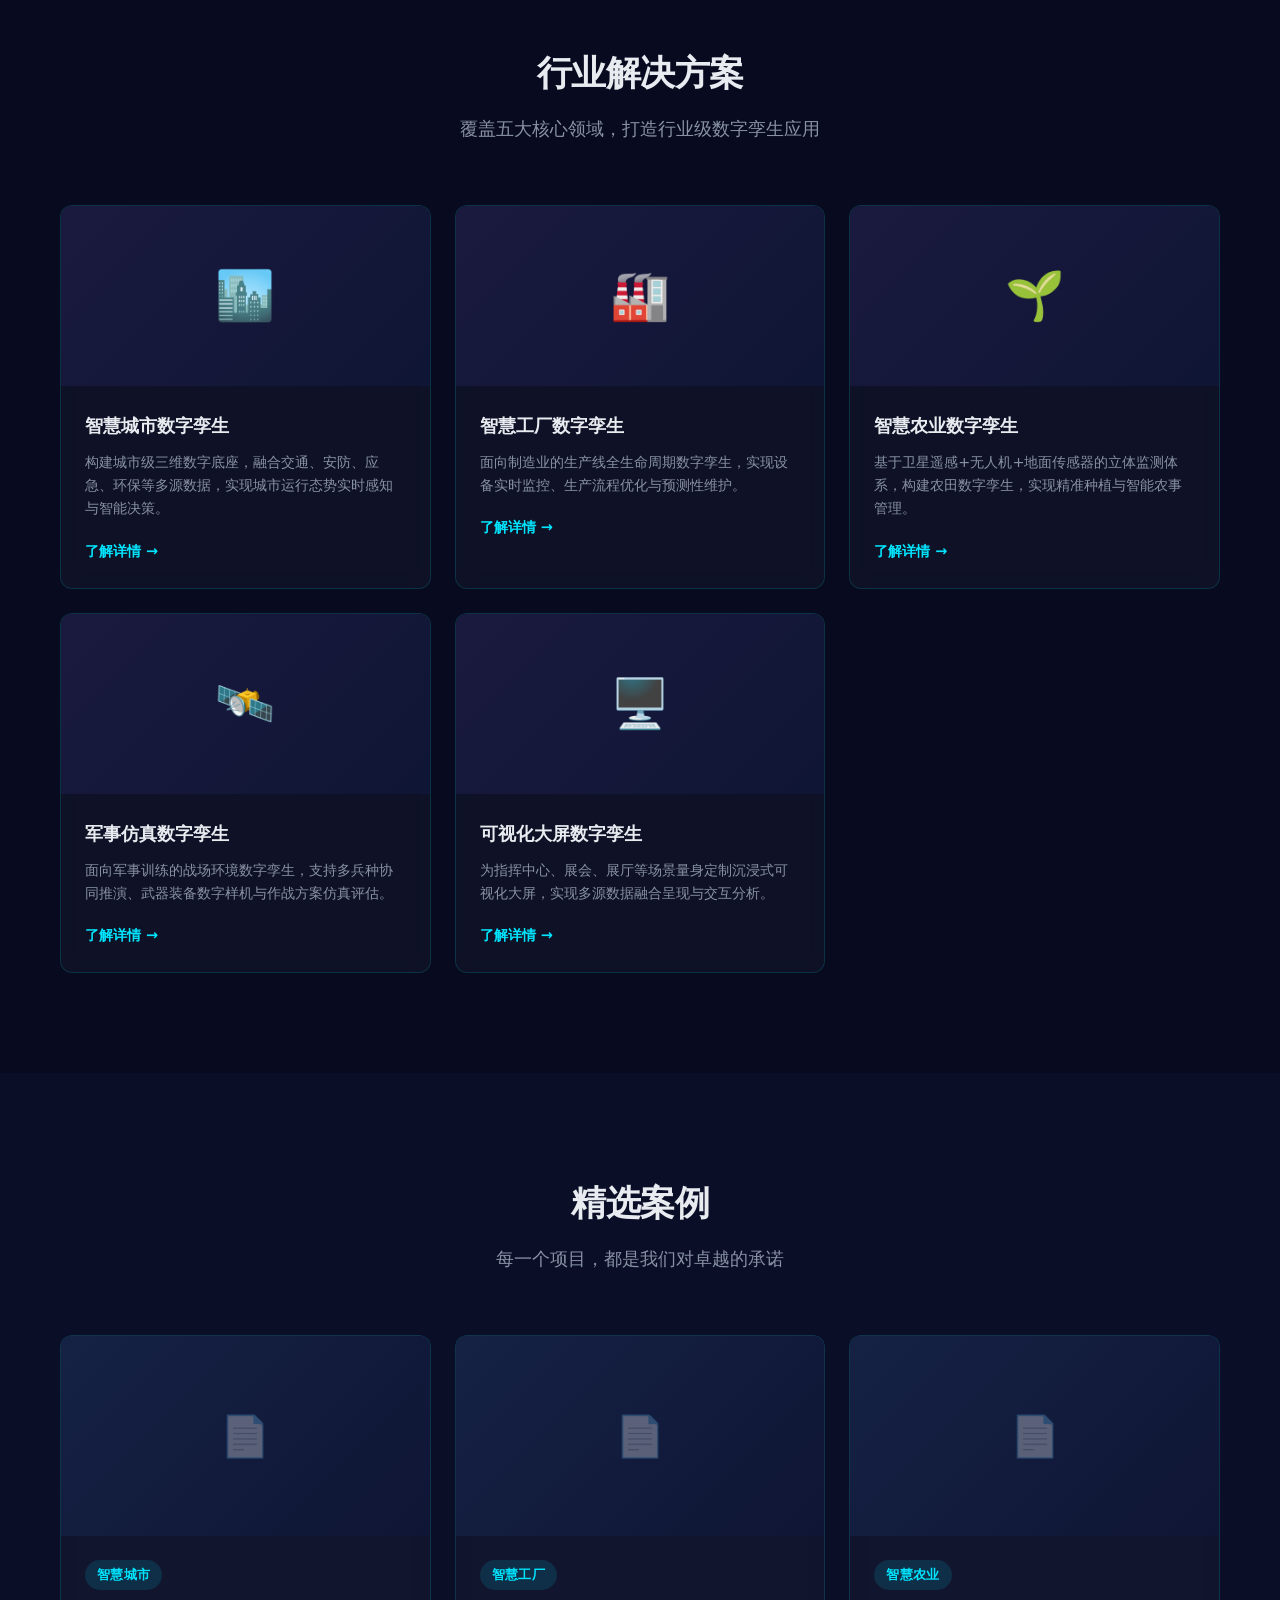
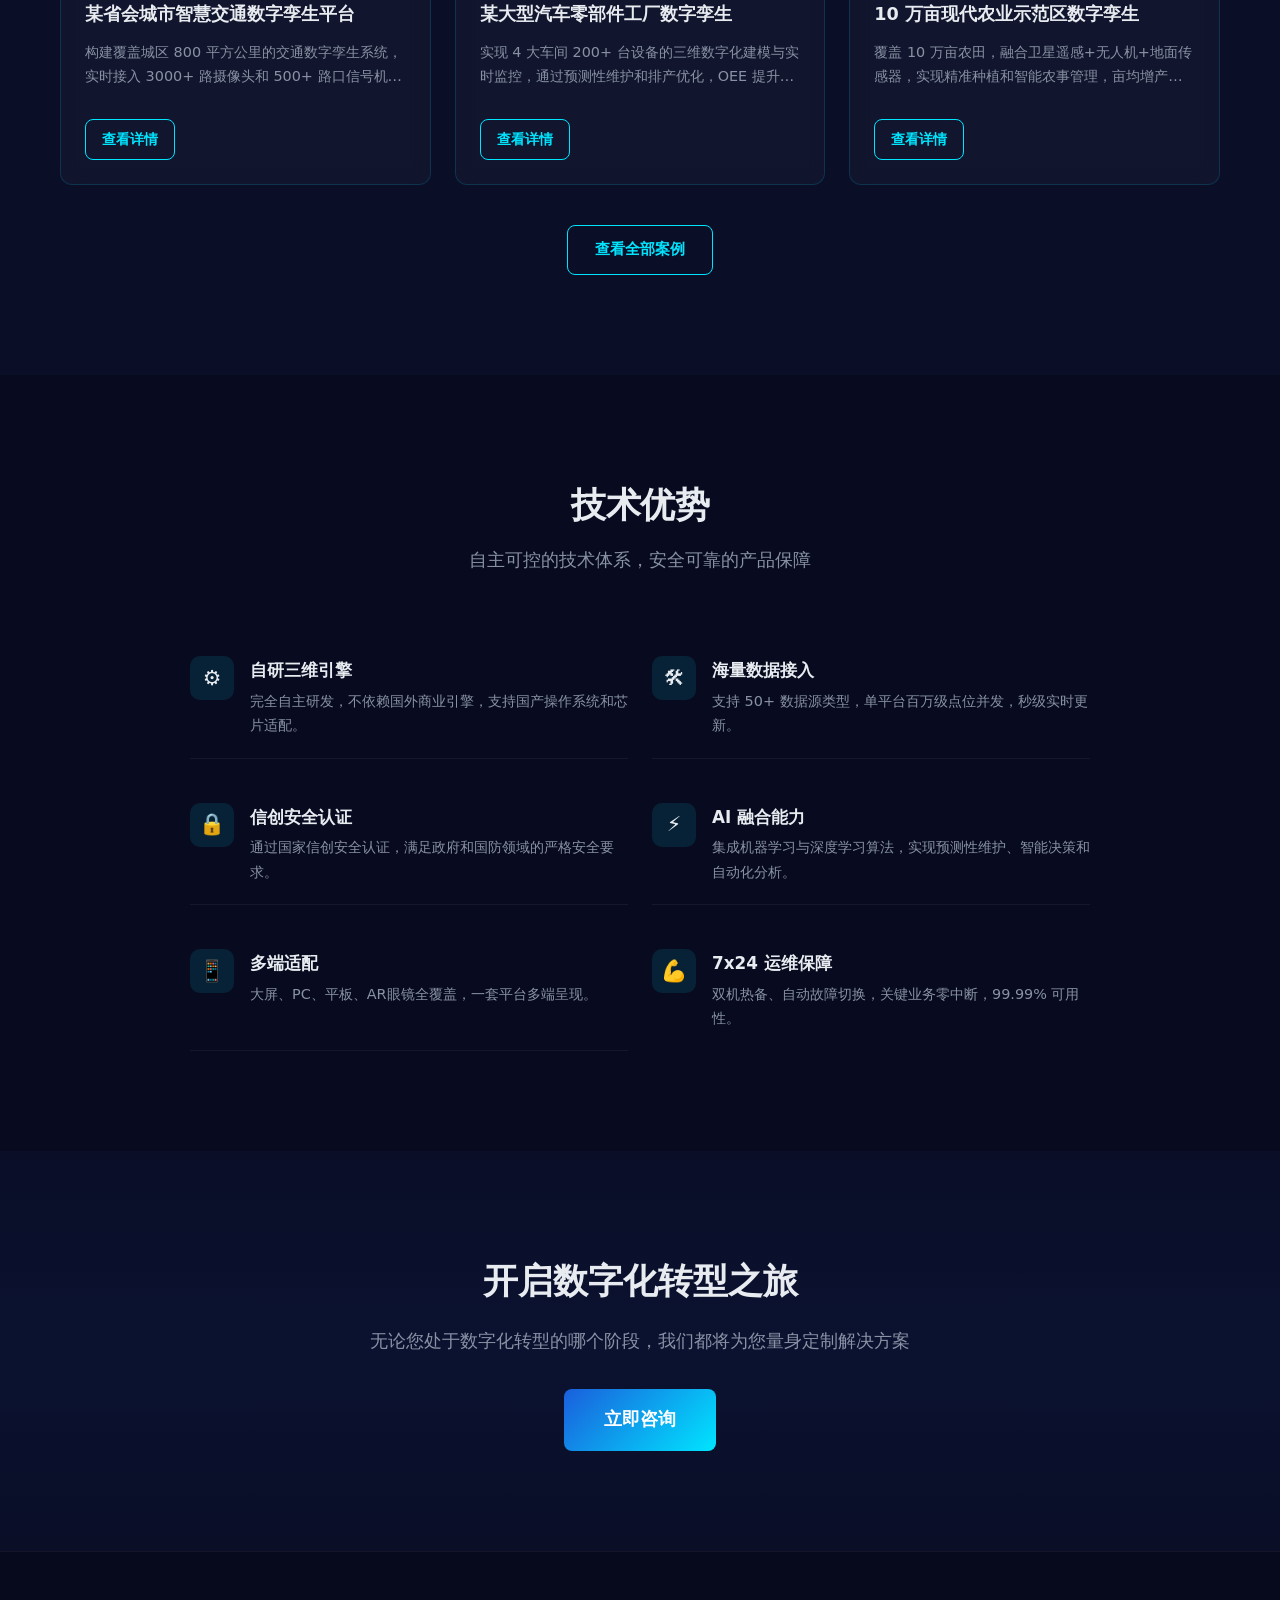
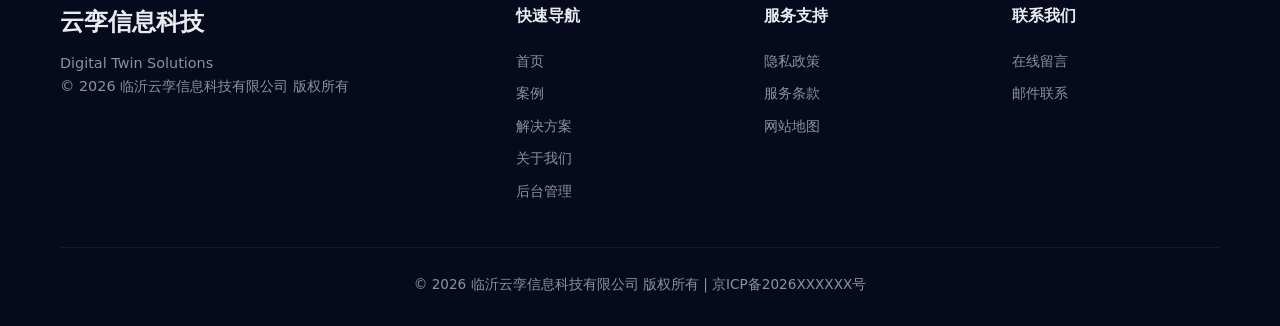
==== commit 4b231339: "·1" ====
--- a/digiwin-site/index.html
+++ b/digiwin-site/index.html
@@ -126,6 +126,7 @@
   </div>
 </section>
 <footer class="footer" id="dynamic-footer"></footer>
+<script src="site-content/site-data.js"></script>
 <script src="assets/js/data.js"></script>
 <script src="assets/js/particles.js"></script>
 <script src="assets/js/main.js"></script>
